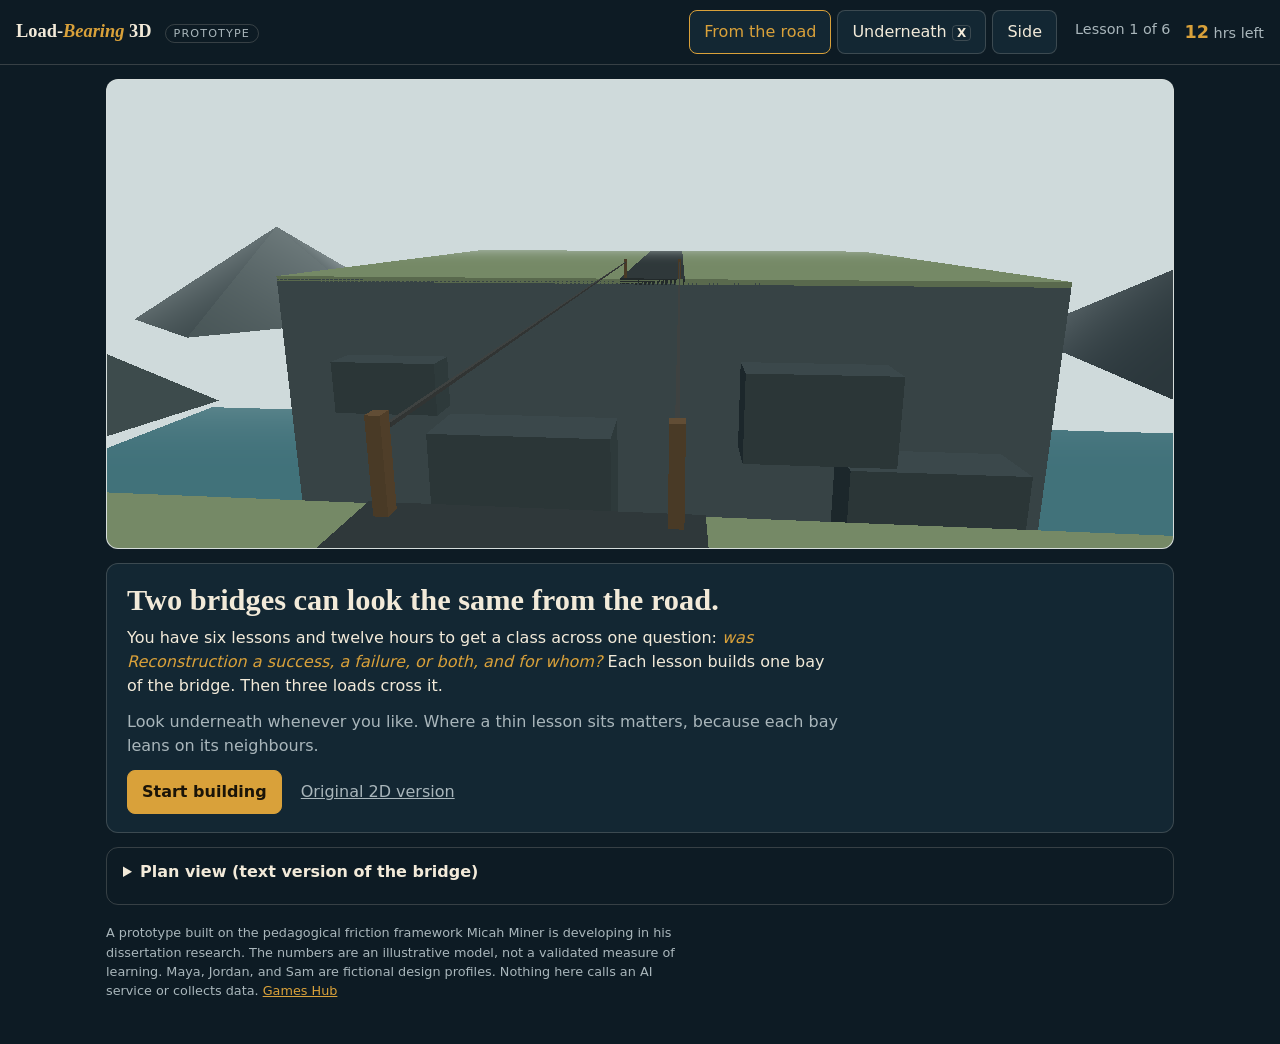
==== 3d/index.html @ a5071543 "Add Load-Bearing 3D prototype in 3d/ A Three.js version where each lesson builds one bay of a bridge" ====
<!DOCTYPE html>
<html lang="en">
<head>
<meta charset="UTF-8">
<meta name="viewport" content="width=device-width, initial-scale=1.0">
<meta name="description" content="Load-Bearing 3D, a prototype. Plan six lessons and watch them become a bridge across a gorge. From the road two bridges look the same. Walk underneath to see which one was built.">
<title>Load-Bearing 3D | Prototype</title>
<link rel="stylesheet" href="https://minerclass.github.io/tokens.css">
<link rel="stylesheet" href="styles.css">
</head>
<body>
<div id="announcer" class="sr-only" aria-live="polite"></div>

<header class="bar">
  <div class="brand">
    <strong>Load-<em>Bearing</em> 3D</strong>
    <span class="tag">Prototype</span>
  </div>
  <div class="views" role="group" aria-label="Camera">
    <button type="button" id="viewRoad" aria-pressed="true">From the road</button>
    <button type="button" id="viewUnder" aria-pressed="false">Underneath <kbd>X</kbd></button>
    <button type="button" id="viewSide" aria-pressed="false">Side</button>
  </div>
  <div class="meta">
    <span id="slotLabel">Lesson 1 of 6</span>
    <span class="hours"><b id="hoursVal">12</b> hrs left</span>
  </div>
</header>

<main>
  <div class="stage" id="stage">
    <canvas id="scene" tabindex="0" aria-label="3D view of the bridge across the gorge. Drag or use the arrow keys to look around. The plan view below gives the same information as text."></canvas>
    <p class="nogl" id="nogl" hidden>3D is not available on this device, so the game is running in plan view. Everything works the same way.</p>
  </div>

  <section class="panel" id="panel" aria-live="off">
    <!-- intro -->
    <div class="step" id="stepIntro">
      <h1>Two bridges can look the same from the road.</h1>
      <p>You have six lessons and twelve hours to get a class across one question: <em>was Reconstruction a success, a failure, or both, and for whom?</em> Each lesson builds one bay of the bridge. Then three loads cross it.</p>
      <p class="dim">Look underneath whenever you like. Where a thin lesson sits matters, because each bay leans on its neighbours.</p>
      <button type="button" class="primary" id="startBtn">Start building</button>
      <a class="quiet" href="../">Original 2D version</a>
    </div>

    <!-- choose -->
    <div class="step" id="stepChoose" hidden>
      <h2 id="chooseHead">Lesson 1. Choose the work.</h2>
      <div class="cards" id="cards"></div>
    </div>

    <!-- feedback -->
    <div class="step" id="stepFeedback" hidden>
      <h2 id="fbHead"></h2>
      <p id="fbText"></p>
      <blockquote id="visit" hidden><span class="who">The principal, walking past</span><span id="visitQuote"></span></blockquote>
      <button type="button" class="primary" id="continueBtn">Next lesson</button>
    </div>

    <!-- load test -->
    <div class="step" id="stepLoad" hidden>
      <h2 id="loadHead"></h2>
      <p id="loadDesc"></p>
      <div class="row" id="predictRow">
        <span class="dim">Your call before it crosses:</span>
        <button type="button" class="primary" id="predictHold"><kbd>1</kbd> It holds</button>
        <button type="button" id="predictFail"><kbd>2</kbd> It fails</button>
      </div>
      <p id="loadResult" hidden></p>
      <button type="button" class="primary" id="loadNext" hidden>Next load</button>
    </div>

    <!-- debrief -->
    <div class="step" id="stepDebrief" hidden>
      <h2 id="verdictHead"></h2>
      <p id="verdictBody"></p>
      <p id="calib" class="dim"></p>
      <h3>Who got across</h3>
      <ul id="crossings"></ul>
      <h3>What each bay could carry</h3>
      <div class="scroll"><table id="bayTable"><thead><tr><th scope="col">Bay</th><th scope="col">Lesson</th><th scope="col">Recall</th><th scope="col">Application</th><th scope="col">Transfer</th></tr></thead><tbody></tbody></table></div>
      <p class="dim" id="thesis"></p>
      <button type="button" class="primary" id="replayBtn">Build another bridge</button>
    </div>
  </section>

  <details class="plan" id="plan">
    <summary>Plan view (text version of the bridge)</summary>
    <label class="check"><input type="checkbox" id="planUnder"> Show what is underneath each bay</label>
    <div class="scroll"><table id="planTable"><thead><tr><th scope="col">Bay</th><th scope="col">Lesson</th><th scope="col">From the road</th><th scope="col" class="under">Underneath</th><th scope="col">Barrier</th></tr></thead><tbody></tbody></table></div>
  </details>

  <footer>
    <p>A prototype built on the pedagogical friction framework Micah Miner is developing in his dissertation research. The numbers are an illustrative model, not a validated measure of learning. Maya, Jordan, and Sam are fictional design profiles. Nothing here calls an AI service or collects data. <a href="https://minerclass.github.io/games-hub/">Games Hub</a></p>
  </footer>
</main>

<script src="vendor/three.min.js"></script>
<script src="rules.js"></script>
<script src="scene.js"></script>
<script src="game.js"></script>
</body>
</html>
---- 3d/styles.css ----
/* Load-Bearing 3D. Same ink, gold and cream as the 2D game.
   The scene sits above the panel, so no text ever covers the bridge. */
:root {
  --ink:#0d1b24; --ink2:#132733; --paper:var(--mjm-ink,#f2ead9); --dim:var(--mjm-muted,#a9b6bb);
  --gold:#d9a13a; --coral:#e07a6e; --teal:#5cc2b8; --line:rgba(242,234,217,.18);
  --serif:Georgia,"Times New Roman",serif;
  --sans:"Segoe UI",system-ui,-apple-system,sans-serif;
}
* { box-sizing:border-box; }
html,body { margin:0; }
body { font-family:var(--sans); color:var(--paper); background:var(--ink); line-height:1.5; }
button,a { font:inherit; color:inherit; }
:focus-visible { outline:3px solid var(--gold); outline-offset:2px; }
[hidden] { display:none !important; }
.sr-only { position:absolute; width:1px; height:1px; overflow:hidden; clip:rect(0 0 0 0); white-space:nowrap; }
kbd { font:600 .75em var(--sans); border:1px solid var(--line); border-radius:4px; padding:0 .35em; }
em { font-style:italic; color:var(--gold); }

.bar { display:flex; flex-wrap:wrap; align-items:center; gap:10px 18px; padding:10px 16px; border-bottom:1px solid var(--line); }
.brand strong { font:700 1.15rem var(--serif); }
.tag { margin-left:8px; font-size:.7rem; letter-spacing:.1em; text-transform:uppercase; color:var(--dim); border:1px solid var(--line); border-radius:99px; padding:2px 8px; }
.views { display:flex; gap:6px; margin-left:auto; }
.meta { display:flex; gap:14px; font-size:.9rem; color:var(--dim); }
.meta b { color:var(--gold); font-size:1.1rem; }

button { background:var(--ink2); border:1px solid var(--line); border-radius:8px; padding:8px 14px; min-height:44px; cursor:pointer; }
button:hover { border-color:var(--gold); }
button[aria-pressed="true"] { border-color:var(--gold); color:var(--gold); }
button.primary { background:var(--gold); color:#1b1408; border-color:var(--gold); font-weight:600; }
a.quiet { margin-left:14px; color:var(--dim); }

main { max-width:1100px; margin:0 auto; padding:0 16px 32px; }
.stage { margin:14px 0; border:1px solid var(--line); border-radius:12px; overflow:hidden; background:#cfdadb; }
#scene { display:block; width:100%; height:min(52vh,520px); min-height:260px; touch-action:none; cursor:grab; }
#scene:active { cursor:grabbing; }
.nogl { margin:0; padding:14px 16px; color:#1b2a33; }

.panel { background:var(--ink2); border:1px solid var(--line); border-radius:12px; padding:18px 20px; }
h1,h2 { font-family:var(--serif); font-weight:700; margin:0 0 8px; line-height:1.2; }
h1 { font-size:clamp(1.4rem,3vw,1.9rem); } h2 { font-size:1.25rem; }
h3 { font-size:.8rem; letter-spacing:.1em; text-transform:uppercase; color:var(--dim); margin:18px 0 6px; }
p { margin:0 0 12px; max-width:70ch; }
.dim { color:var(--dim); }
.row { display:flex; flex-wrap:wrap; align-items:center; gap:10px; }

.cards { display:grid; grid-template-columns:repeat(3,1fr); gap:12px; }
.card { text-align:left; display:flex; flex-direction:column; gap:6px; padding:14px; height:100%; }
.card .top { display:flex; justify-content:space-between; gap:8px; font-size:.8rem; color:var(--dim); }
.card .name { font:700 1.02rem var(--serif); }
.card .desc { font-size:.92rem; color:var(--dim); }
.card .cost { color:var(--gold); white-space:nowrap; }

blockquote { margin:0 0 14px; padding:10px 14px; border-left:3px solid var(--gold); background:rgba(217,161,58,.08); border-radius:0 8px 8px 0; }
blockquote .who { display:block; font-size:.75rem; letter-spacing:.08em; text-transform:uppercase; color:var(--dim); }

ul { margin:0 0 12px; padding-left:1.1em; } li { margin-bottom:6px; max-width:75ch; }
.scroll { overflow-x:auto; }
table { border-collapse:collapse; width:100%; font-size:.9rem; }
th,td { text-align:left; padding:7px 10px; border-bottom:1px solid var(--line); vertical-align:top; }
th { color:var(--dim); font-weight:600; }
td.ok { color:var(--teal); } td.no { color:var(--coral); font-weight:600; }
tr.broke td:first-child { box-shadow:inset 3px 0 0 var(--coral); }

.plan { margin-top:14px; border:1px solid var(--line); border-radius:12px; padding:12px 16px; }
.plan summary { cursor:pointer; font-weight:600; min-height:32px; }
.check { display:flex; gap:8px; align-items:center; margin:10px 0; min-height:44px; }
.check input { width:20px; height:20px; }
.plan:not(.show-under) .under { display:none; }
footer { margin-top:18px; font-size:.8rem; color:var(--dim); }
footer a { color:var(--gold); }

@media (max-width:760px) {
  .views { margin-left:0; width:100%; } .views button { flex:1; padding:8px 6px; }
  .cards { grid-template-columns:1fr; }
  #scene { height:38vh; }
}
@media (prefers-reduced-motion:reduce) { * { transition:none !important; animation:none !important; } }
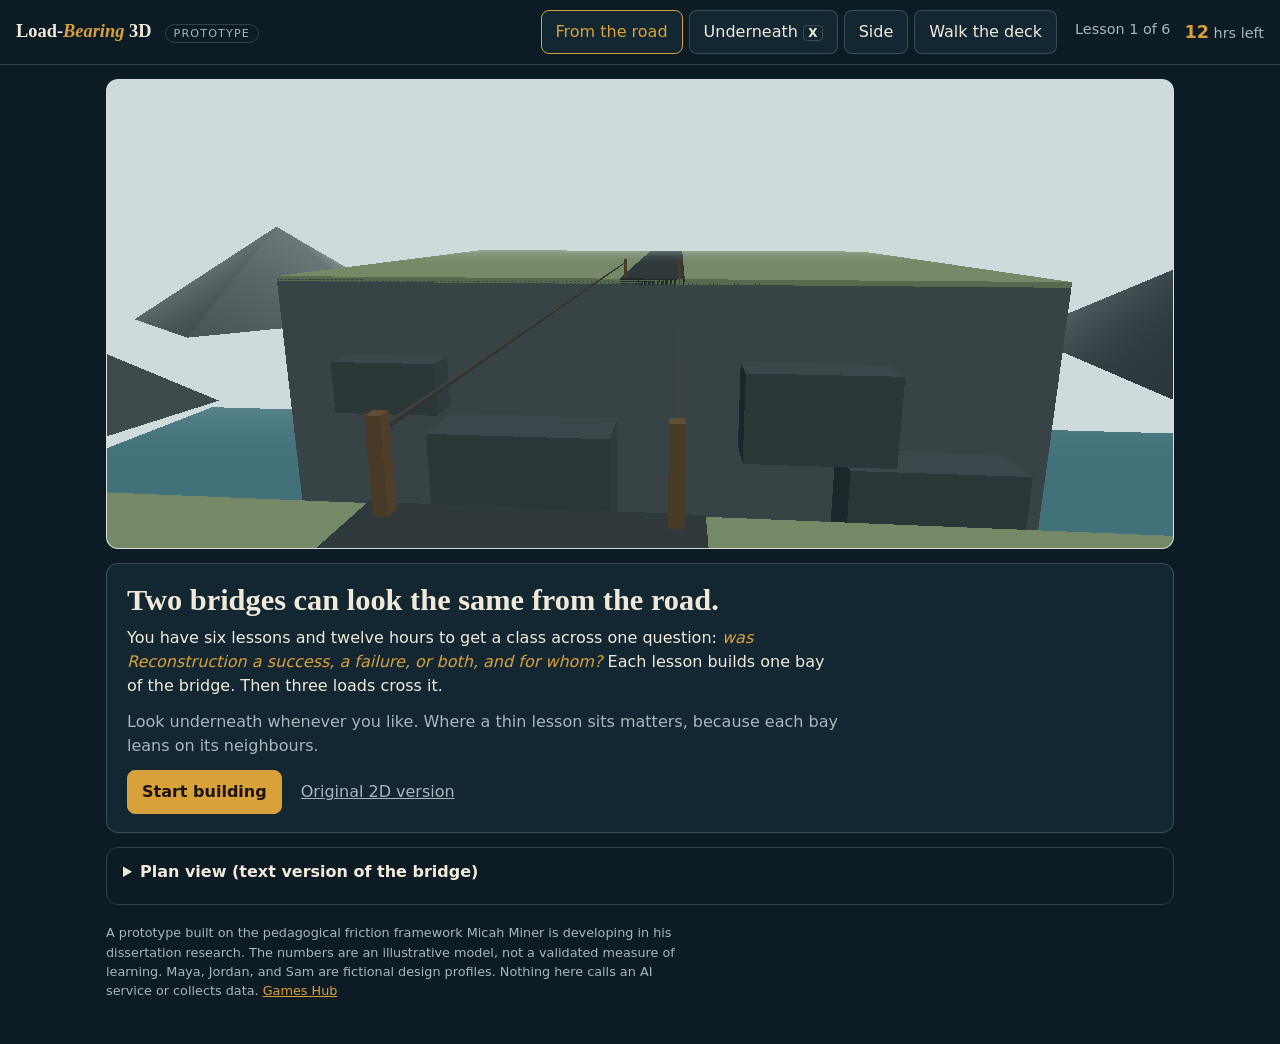
==== commit 1bd2f761: "Add a first-person walk-the-deck view to the 3D prototype Walk at eye height with W A S D, the arrow" ====
--- a/3d/index.html
+++ b/3d/index.html
@@ -20,6 +20,7 @@
     <button type="button" id="viewRoad" aria-pressed="true">From the road</button>
     <button type="button" id="viewUnder" aria-pressed="false">Underneath <kbd>X</kbd></button>
     <button type="button" id="viewSide" aria-pressed="false">Side</button>
+    <button type="button" id="viewWalk" aria-pressed="false">Walk the deck</button>
   </div>
   <div class="meta">
     <span id="slotLabel">Lesson 1 of 6</span>
@@ -30,6 +31,16 @@
 <main>
   <div class="stage" id="stage">
     <canvas id="scene" tabindex="0" aria-label="3D view of the bridge across the gorge. Drag or use the arrow keys to look around. The plan view below gives the same information as text."></canvas>
+    <div class="walkbar" id="walkbar" hidden>
+      <p id="walkNote" aria-live="polite"></p>
+      <div class="walkpad" role="group" aria-label="Walk controls">
+        <button type="button" data-move="left">Turn left</button>
+        <button type="button" data-move="forward">Forward</button>
+        <button type="button" data-move="back">Back</button>
+        <button type="button" data-move="right">Turn right</button>
+      </div>
+      <p class="hint">W A S D or the arrow keys walk and turn. Drag to look around.</p>
+    </div>
     <p class="nogl" id="nogl" hidden>3D is not available on this device, so the game is running in plan view. Everything works the same way.</p>
   </div>
 
--- a/3d/styles.css
+++ b/3d/styles.css
@@ -19,7 +19,7 @@
 .bar { display:flex; flex-wrap:wrap; align-items:center; gap:10px 18px; padding:10px 16px; border-bottom:1px solid var(--line); }
 .brand strong { font:700 1.15rem var(--serif); }
 .tag { margin-left:8px; font-size:.7rem; letter-spacing:.1em; text-transform:uppercase; color:var(--dim); border:1px solid var(--line); border-radius:99px; padding:2px 8px; }
-.views { display:flex; gap:6px; margin-left:auto; }
+.views { display:flex; flex-wrap:wrap; gap:6px; margin-left:auto; }
 .meta { display:flex; gap:14px; font-size:.9rem; color:var(--dim); }
 .meta b { color:var(--gold); font-size:1.1rem; }
 
@@ -33,6 +33,12 @@
 .stage { margin:14px 0; border:1px solid var(--line); border-radius:12px; overflow:hidden; background:#cfdadb; }
 #scene { display:block; width:100%; height:min(52vh,520px); min-height:260px; touch-action:none; cursor:grab; }
 #scene:active { cursor:grabbing; }
+.walkbar { background:var(--ink2); color:var(--paper); padding:10px 14px; display:grid; gap:8px; }
+.walkbar p { margin:0; max-width:none; }
+#walkNote { min-height:1.5em; font-weight:600; }
+.walkpad { display:flex; flex-wrap:wrap; gap:6px; }
+.walkpad button { flex:1 1 110px; touch-action:none; user-select:none; -webkit-user-select:none; }
+.walkbar .hint { font-size:.82rem; color:var(--dim); }
 .nogl { margin:0; padding:14px 16px; color:#1b2a33; }
 
 .panel { background:var(--ink2); border:1px solid var(--line); border-radius:12px; padding:18px 20px; }
@@ -70,7 +76,7 @@
 footer a { color:var(--gold); }
 
 @media (max-width:760px) {
-  .views { margin-left:0; width:100%; } .views button { flex:1; padding:8px 6px; }
+  .views { margin-left:0; width:100%; } .views button { flex:1 1 40%; padding:8px 6px; }
   .cards { grid-template-columns:1fr; }
   #scene { height:38vh; }
 }
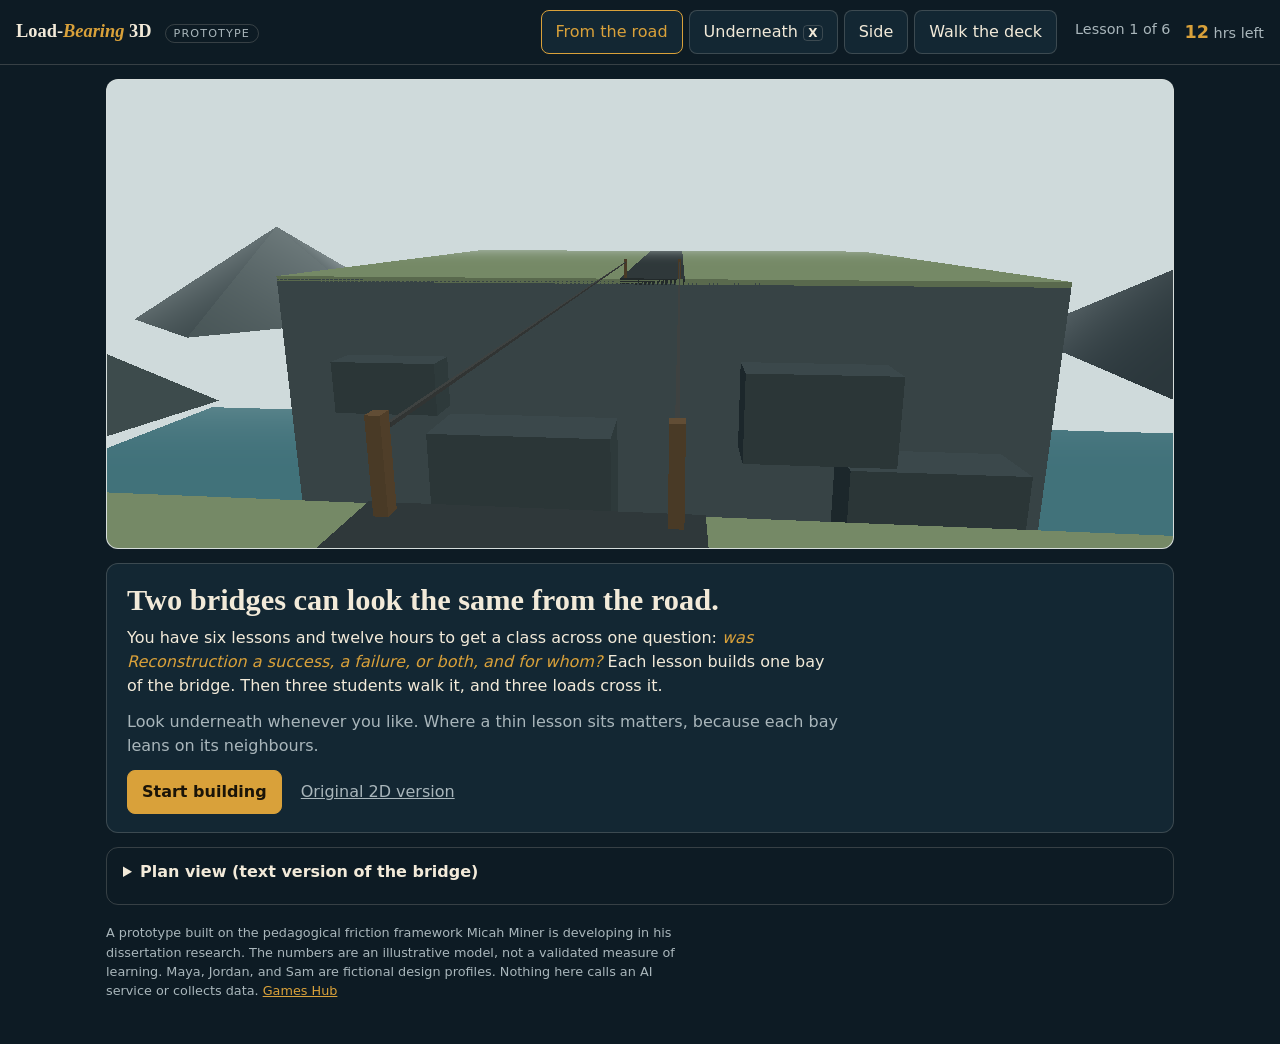
==== commit f6630234: "Add the crossing: tell a hard lesson from a blocked one Before the loads, three students walk the fi" ====
--- a/3d/index.html
+++ b/3d/index.html
@@ -48,7 +48,7 @@
     <!-- intro -->
     <div class="step" id="stepIntro">
       <h1>Two bridges can look the same from the road.</h1>
-      <p>You have six lessons and twelve hours to get a class across one question: <em>was Reconstruction a success, a failure, or both, and for whom?</em> Each lesson builds one bay of the bridge. Then three loads cross it.</p>
+      <p>You have six lessons and twelve hours to get a class across one question: <em>was Reconstruction a success, a failure, or both, and for whom?</em> Each lesson builds one bay of the bridge. Then three students walk it, and three loads cross it.</p>
       <p class="dim">Look underneath whenever you like. Where a thin lesson sits matters, because each bay leans on its neighbours.</p>
       <button type="button" class="primary" id="startBtn">Start building</button>
       <a class="quiet" href="../">Original 2D version</a>
@@ -66,6 +66,19 @@
       <p id="fbText"></p>
       <blockquote id="visit" hidden><span class="who">The principal, walking past</span><span id="visitQuote"></span></blockquote>
       <button type="button" class="primary" id="continueBtn">Next lesson</button>
+    </div>
+
+    <!-- the crossing -->
+    <div class="step" id="stepCross" hidden>
+      <h2 id="crossHead">The crossing</h2>
+      <p id="crossText"></p>
+      <div class="row" id="crossRow">
+        <button type="button" data-response="time"><kbd>1</kbd> Give it time</button>
+        <button type="button" data-response="remove"><kbd>2</kbd> Remove what is in the way</button>
+        <button type="button" data-response="doit"><kbd>3</kbd> Do the work for them</button>
+      </div>
+      <p id="crossResult" hidden></p>
+      <button type="button" class="primary" id="crossNext" hidden>Next</button>
     </div>
 
     <!-- load test -->
@@ -86,6 +99,7 @@
       <h2 id="verdictHead"></h2>
       <p id="verdictBody"></p>
       <p id="calib" class="dim"></p>
+      <p id="crossCalib" class="dim"></p>
       <h3>Who got across</h3>
       <ul id="crossings"></ul>
       <h3>What each bay could carry</h3>
